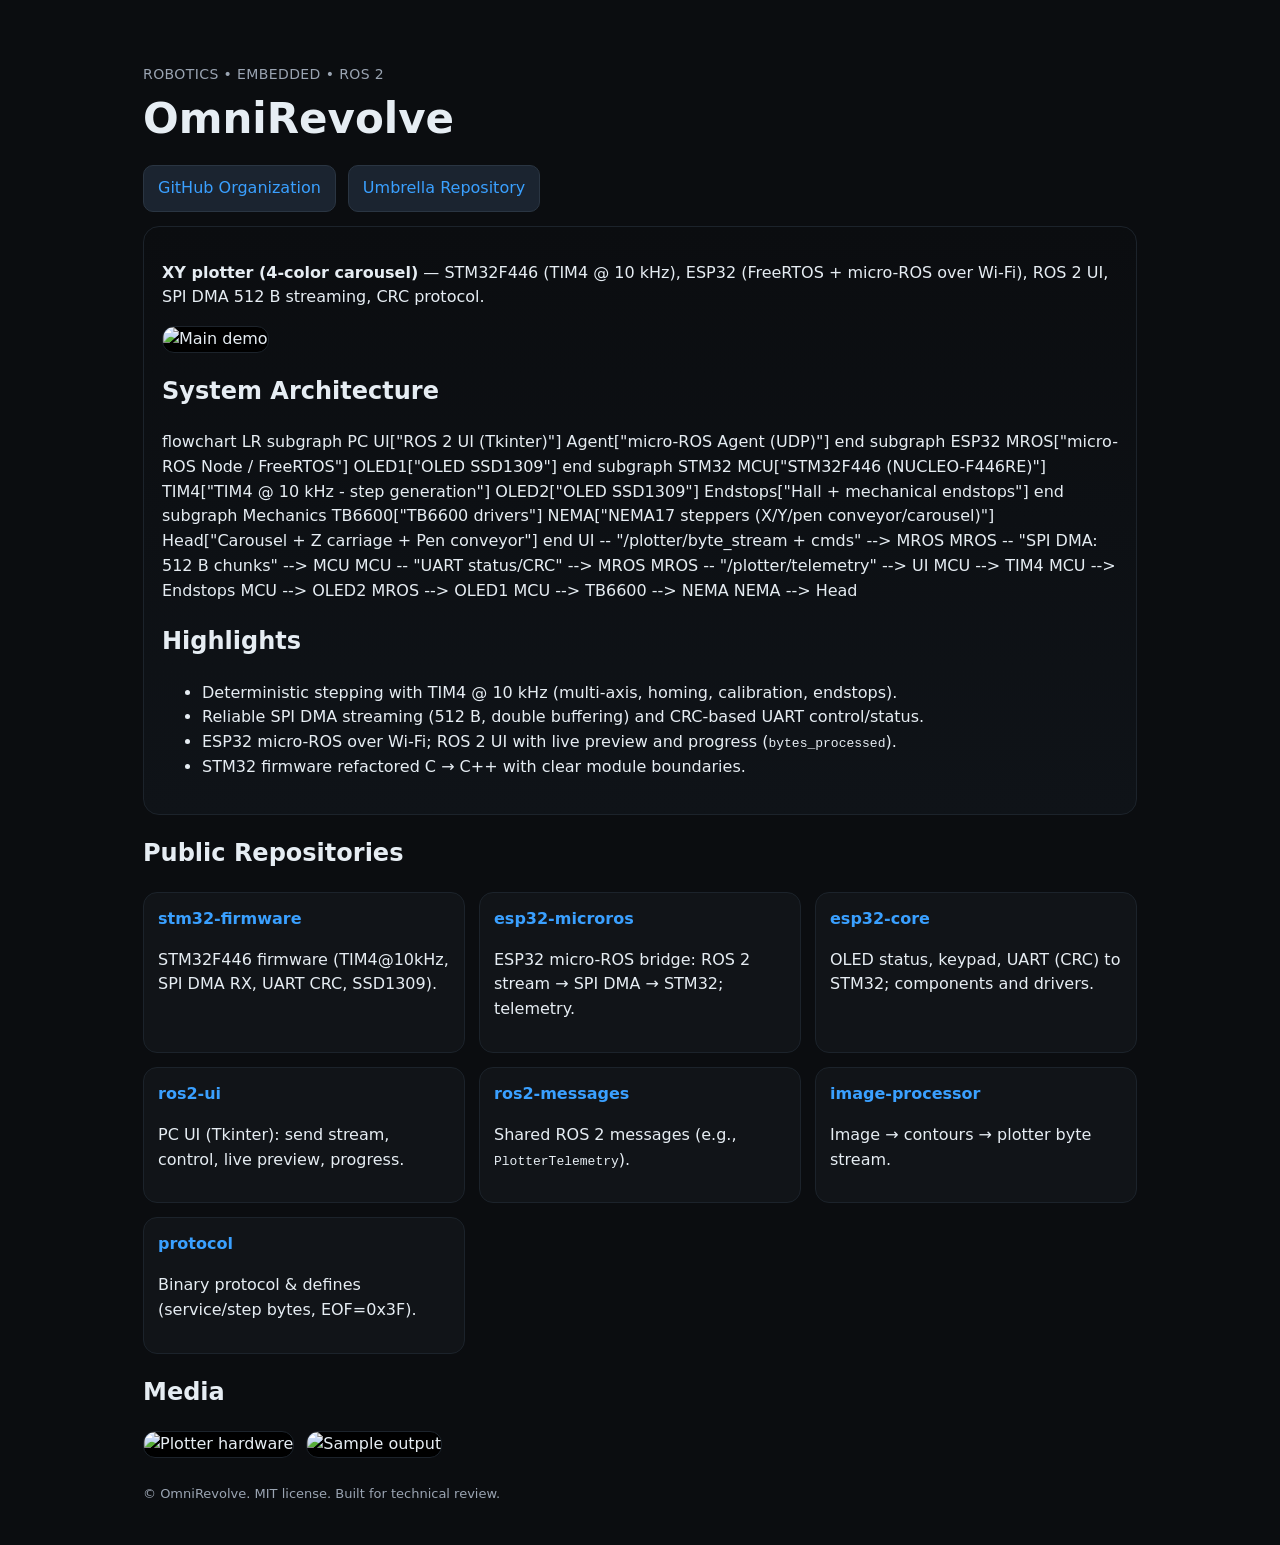
==== index.html @ 96981f00 "site: switch to HTML with Mermaid and clean styling; add repo grid" ====
<!doctype html>
<html lang="en">
<head>
  <meta charset="utf-8" />
  <title>OmniRevolve</title>
  <meta name="viewport" content="width=device-width,initial-scale=1" />
  <meta name="description" content="OmniRevolve — XY plotter with 4-color carousel: STM32F446 + ESP32 (micro-ROS) + ROS 2 UI." />
  <link rel="stylesheet" href="assets/styles.css" />
  <script defer src="https://cdn.jsdelivr.net/npm/mermaid@10/dist/mermaid.min.js"></script>
  <script>
    mermaid.initialize({ startOnLoad: true, theme: "dark" });
  </script>
</head>
<body>
  <div class="container">
    <header class="header">
      <div class="tag">Robotics • Embedded • ROS 2</div>
      <h1>OmniRevolve</h1>
      <div class="btns">
        <a class="btn" href="https://github.com/omnirevolve">GitHub Organization</a>
        <a class="btn" href="https://github.com/omnirevolve/omnirevolve">Umbrella Repository</a>
      </div>
    </header>

    <section class="hero">
      <p><strong>XY plotter (4-color carousel)</strong> — STM32F446 (TIM4 @ 10&nbsp;kHz), ESP32 (FreeRTOS + micro-ROS over Wi-Fi), ROS&nbsp;2 UI, SPI DMA 512&nbsp;B streaming, CRC protocol.</p>

      <div class="media" style="margin:10px 0 4px">
        <!-- Replace with real files when ready -->
        <img src="docs/media/main-demo.gif" alt="Main demo" />
      </div>

      <h2>System Architecture</h2>
      <div class="mermaid">
flowchart LR
  subgraph PC
    UI["ROS 2 UI (Tkinter)"]
    Agent["micro-ROS Agent (UDP)"]
  end

  subgraph ESP32
    MROS["micro-ROS Node / FreeRTOS"]
    OLED1["OLED SSD1309"]
  end

  subgraph STM32
    MCU["STM32F446 (NUCLEO-F446RE)"]
    TIM4["TIM4 @ 10 kHz - step generation"]
    OLED2["OLED SSD1309"]
    Endstops["Hall + mechanical endstops"]
  end

  subgraph Mechanics
    TB6600["TB6600 drivers"]
    NEMA["NEMA17 steppers (X/Y/pen conveyor/carousel)"]
    Head["Carousel + Z carriage + Pen conveyor"]
  end

  UI -- "/plotter/byte_stream + cmds" --> MROS
  MROS -- "SPI DMA: 512 B chunks" --> MCU
  MCU -- "UART status/CRC" --> MROS
  MROS -- "/plotter/telemetry" --> UI
  MCU --> TIM4
  MCU --> Endstops
  MCU --> OLED2
  MROS --> OLED1
  MCU --> TB6600 --> NEMA
  NEMA --> Head
      </div>

      <h2>Highlights</h2>
      <ul>
        <li>Deterministic stepping with TIM4 @ 10&nbsp;kHz (multi-axis, homing, calibration, endstops).</li>
        <li>Reliable SPI DMA streaming (512&nbsp;B, double buffering) and CRC-based UART control/status.</li>
        <li>ESP32 micro-ROS over Wi-Fi; ROS&nbsp;2 UI with live preview and progress (<code>bytes_processed</code>).</li>
        <li>STM32 firmware refactored C → C++ with clear module boundaries.</li>
      </ul>
    </section>

    <section style="margin-top:16px">
      <h2>Public Repositories</h2>
      <div class="grid">
        <div class="card">
          <h3><a href="https://github.com/omnirevolve/omnirevolve-stm32-firmware">stm32-firmware</a></h3>
          <p>STM32F446 firmware (TIM4@10kHz, SPI DMA RX, UART CRC, SSD1309).</p>
        </div>
        <div class="card">
          <h3><a href="https://github.com/omnirevolve/omnirevolve-esp32-microros">esp32-microros</a></h3>
          <p>ESP32 micro-ROS bridge: ROS&nbsp;2 stream → SPI DMA → STM32; telemetry.</p>
        </div>
        <div class="card">
          <h3><a href="https://github.com/omnirevolve/omnirevolve-esp32-core">esp32-core</a></h3>
          <p>OLED status, keypad, UART (CRC) to STM32; components and drivers.</p>
        </div>
        <div class="card">
          <h3><a href="https://github.com/omnirevolve/omnirevolve-ros2-ui">ros2-ui</a></h3>
          <p>PC UI (Tkinter): send stream, control, live preview, progress.</p>
        </div>
        <div class="card">
          <h3><a href="https://github.com/omnirevolve/omnirevolve-ros2-messages">ros2-messages</a></h3>
          <p>Shared ROS&nbsp;2 messages (e.g., <code>PlotterTelemetry</code>).</p>
        </div>
        <div class="card">
          <h3><a href="https://github.com/omnirevolve/omnirevolve-image-processor">image-processor</a></h3>
          <p>Image → contours → plotter byte stream.</p>
        </div>
        <div class="card">
          <h3><a href="https://github.com/omnirevolve/omnirevolve-protocol">protocol</a></h3>
          <p>Binary protocol &amp; defines (service/step bytes, EOF=0x3F).</p>
        </div>
      </div>
    </section>

    <section style="margin-top:16px">
      <h2>Media</h2>
      <div class="media">
        <!-- Replace with real images when available -->
        <img src="docs/media/plotter.jpg" alt="Plotter hardware" />
        <img src="docs/media/result.jpg"  alt="Sample output" />
      </div>
    </section>

    <footer>
      <p>© OmniRevolve. MIT license. Built for technical review.</p>
    </footer>
  </div>
</body>
</html>
---- assets/styles.css ----
:root{--bg:#0b0d10;--card:#111418;--muted:#9aa4b2;--fg:#e6edf3;--accent:#3aa0ff;}
*{box-sizing:border-box} body{margin:0;font-family:system-ui,-apple-system,Segoe UI,Roboto,Ubuntu,Cantarell,'Noto Sans','Helvetica Neue',Arial,sans-serif;background:#0b0d10;color:var(--fg);line-height:1.55}
a{color:var(--accent);text-decoration:none} a:hover{text-decoration:underline}
.container{max-width:1050px;margin:0 auto;padding:28px}
.header{padding:36px 0 8px}
h1{font-size:42px;margin:0 0 6px} .tag{color:var(--muted);font-size:14px;letter-spacing:.4px;text-transform:uppercase}
.hero{background:linear-gradient(180deg,#0b0d10 0%,#0f1318 100%);padding:18px;border-radius:16px;border:1px solid #1c232b}
.hero pre{background:#0c1116;border:1px solid #1c232b;padding:14px;border-radius:12px;overflow:auto}
.btns{display:flex;gap:12px;margin:14px 0 6px}
.btn{display:inline-block;padding:10px 14px;border-radius:10px;background:#1b2430;border:1px solid #2a3542}
.grid{display:grid;grid-template-columns:repeat(3,minmax(0,1fr));gap:14px}
.card{background:var(--card);border:1px solid #1c232b;border-radius:14px;padding:14px}
.card h3{margin:0 0 6px;font-size:16px}
.media{display:flex;gap:12px;flex-wrap:wrap}
.media img,.media video{max-width:100%;border-radius:12px;border:1px solid #1c232b;background:#000}
footer{margin:26px 0 10px;color:var(--muted);font-size:13px}
@media(max-width:900px){.grid{grid-template-columns:1fr}}
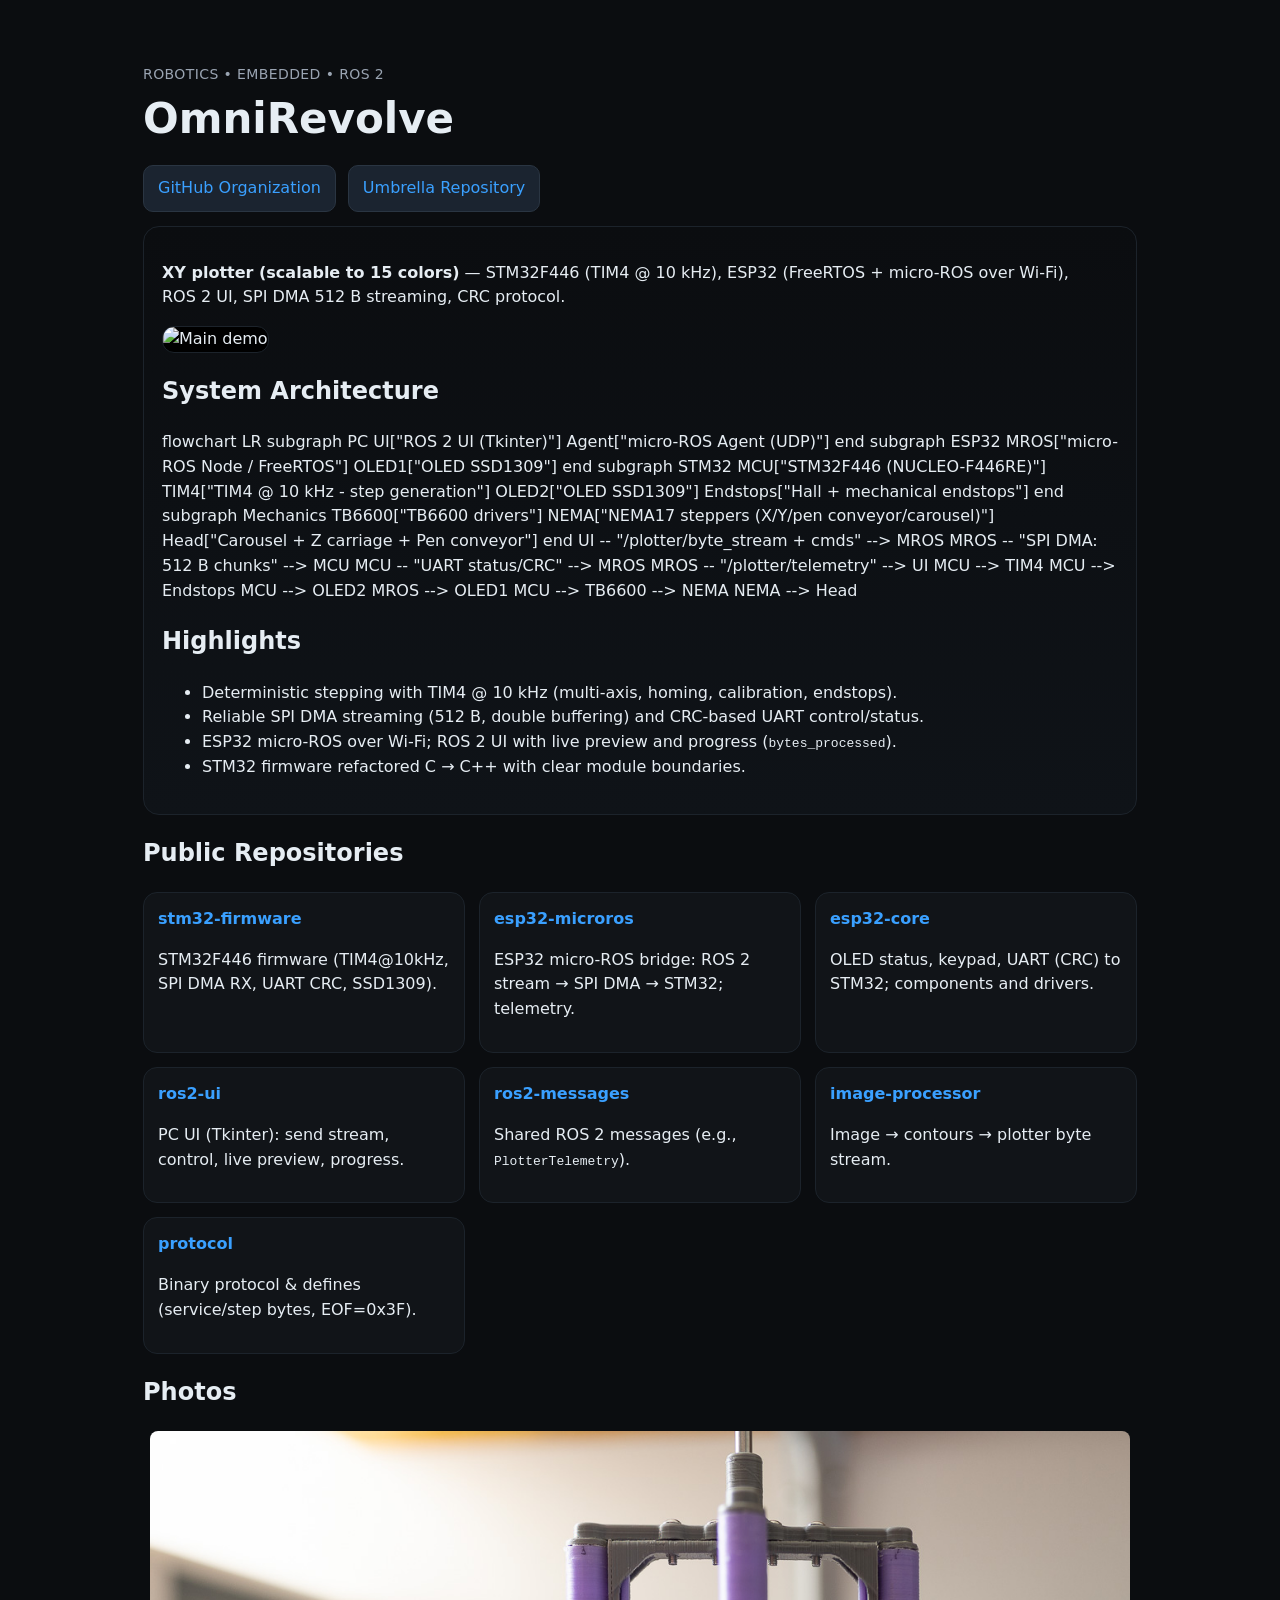
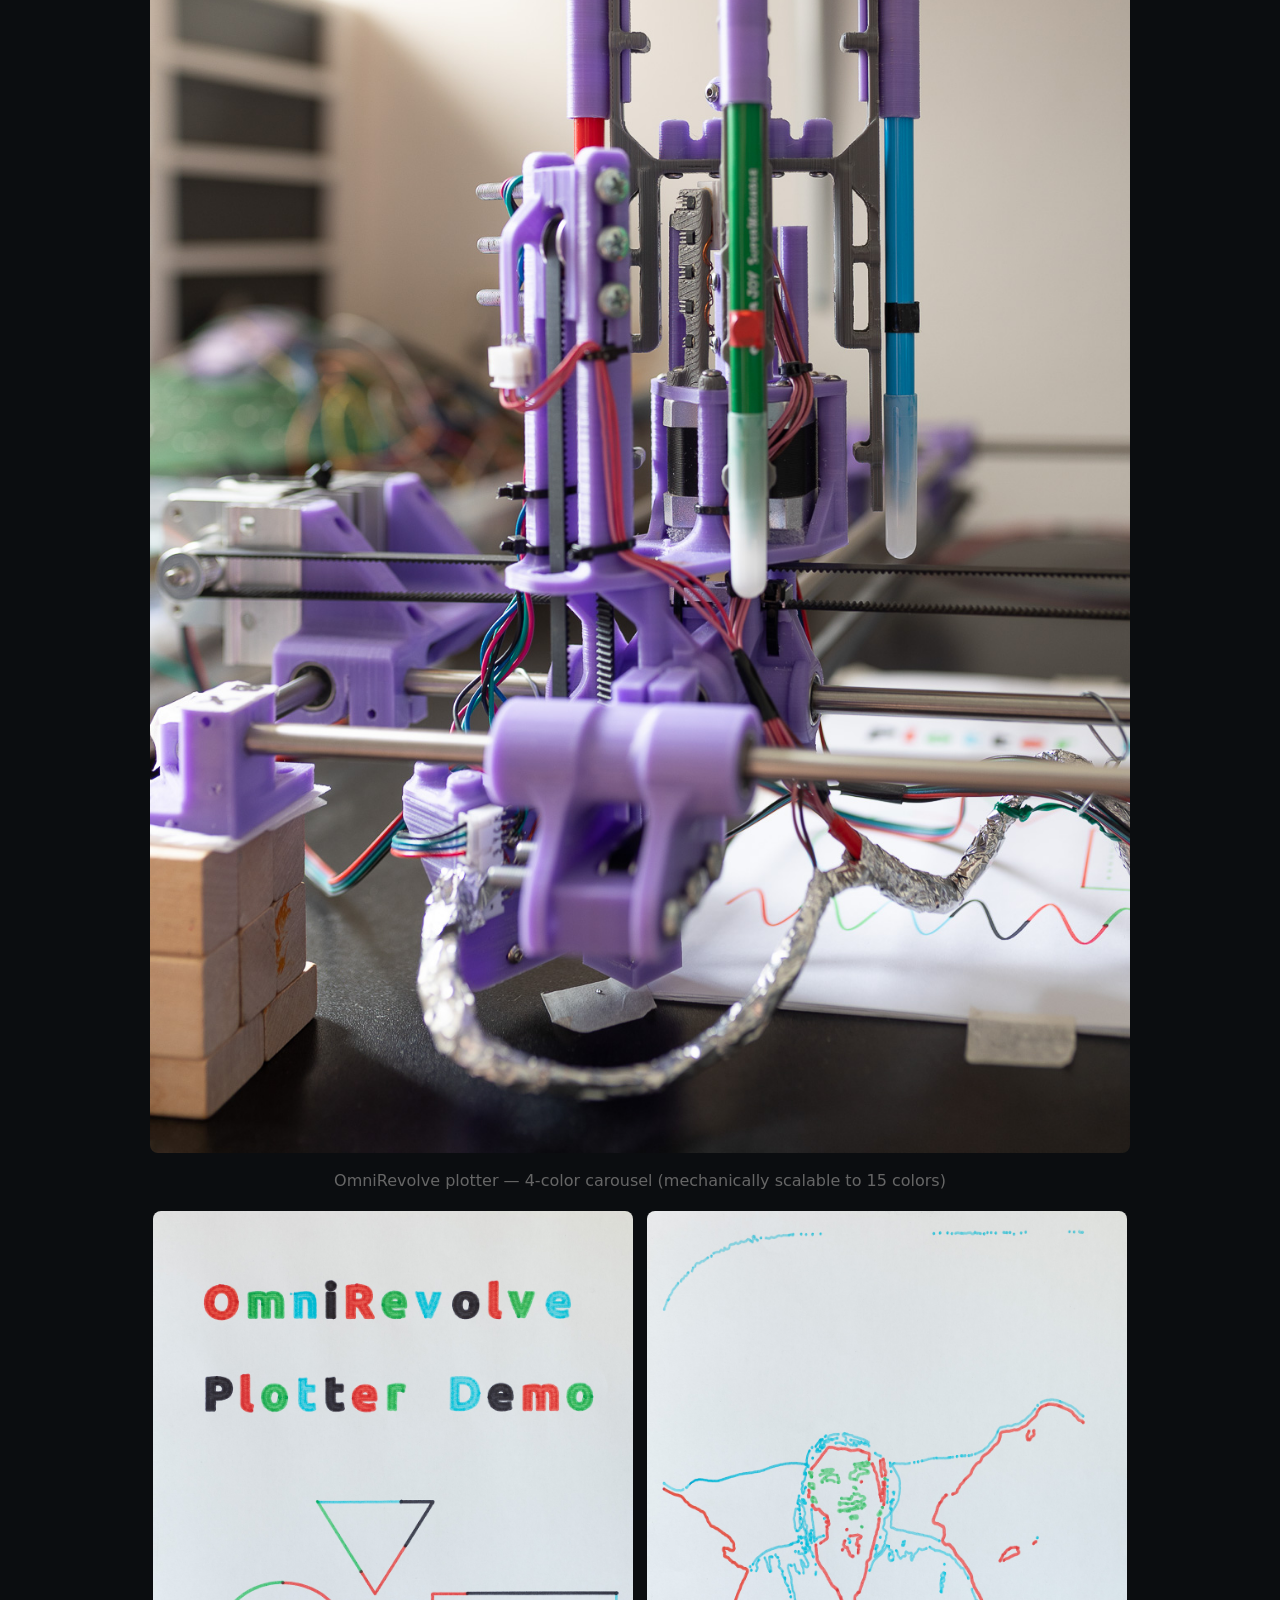
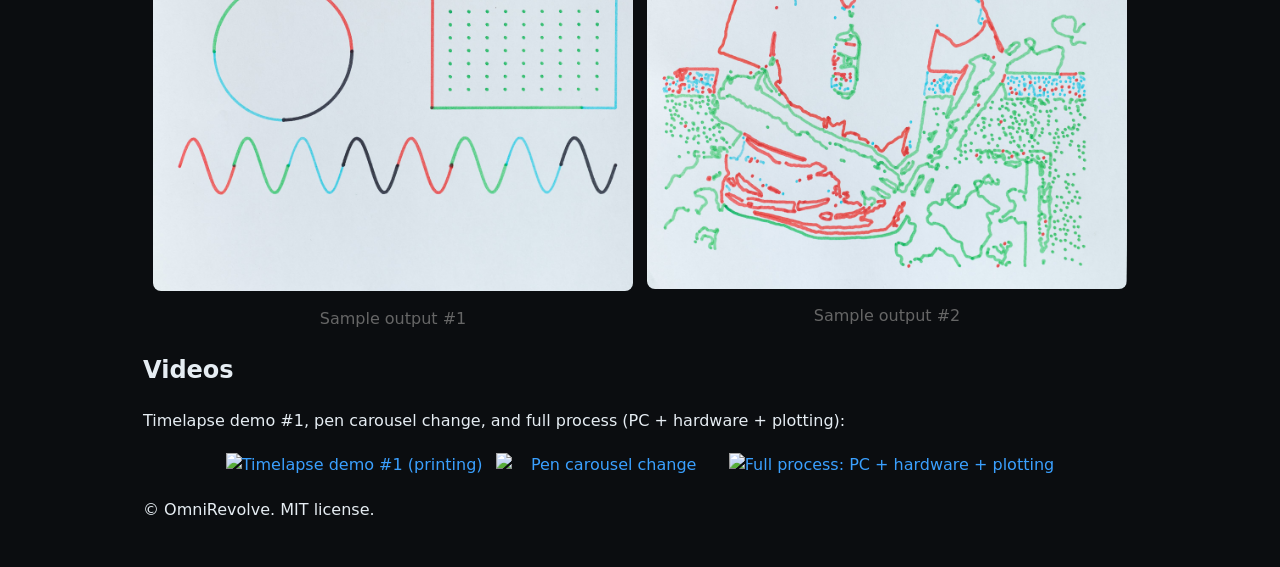
==== commit e5111f15: "Make site actual" ====
--- a/index.html
+++ b/index.html
@@ -23,7 +23,7 @@
     </header>
 
     <section class="hero">
-      <p><strong>XY plotter (4-color carousel)</strong> — STM32F446 (TIM4 @ 10&nbsp;kHz), ESP32 (FreeRTOS + micro-ROS over Wi-Fi), ROS&nbsp;2 UI, SPI DMA 512&nbsp;B streaming, CRC protocol.</p>
+      <p><strong>XY plotter (scalable to 15 colors)</strong> — STM32F446 (TIM4 @ 10&nbsp;kHz), ESP32 (FreeRTOS + micro-ROS over Wi-Fi), ROS&nbsp;2 UI, SPI DMA 512&nbsp;B streaming, CRC protocol.</p>
 
       <div class="media" style="margin:10px 0 4px">
         <!-- Replace with real files when ready -->
@@ -112,17 +112,46 @@
     </section>
 
     <section style="margin-top:16px">
-      <h2>Media</h2>
-      <div class="media">
-        <!-- Replace with real images when available -->
-        <img src="docs/media/plotter.jpg" alt="Plotter hardware" />
-        <img src="docs/media/result.jpg"  alt="Sample output" />
-      </div>
+      
+      <section style="margin-top:16px">
+        <h2>Photos</h2>
+        <div style="display:flex;flex-direction:column;align-items:center;gap:18px">
+          <figure style="margin:0;text-align:center;max-width:980px;width:100%">
+            <img src="docs/media/plotter.jpg" alt="OmniRevolve plotter hardware" style="width:100%;height:auto;border-radius:8px;">
+            <figcaption style="margin-top:8px;color:#666">OmniRevolve plotter — 4-color carousel (mechanically scalable to 15 colors)</figcaption>
+          </figure>
+          <div style="display:flex;flex-wrap:wrap;justify-content:center;gap:14px;max-width:980px;width:100%">
+            <figure style="flex:1 1 360px;max-width:480px;margin:0;text-align:center">
+              <img src="docs/media/result.jpg" alt="Sample output #1" style="width:100%;height:auto;border-radius:8px;">
+              <figcaption style="margin-top:8px;color:#666">Sample output #1</figcaption>
+            </figure>
+            <figure style="flex:1 1 360px;max-width:480px;margin:0;text-align:center">
+              <img src="docs/media/result-2.jpg" alt="Sample output #2" style="width:100%;height:auto;border-radius:8px;">
+              <figcaption style="margin-top:8px;color:#666">Sample output #2</figcaption>
+            </figure>
+          </div>
+        </div>
+      </section>
+
+      <h2>Videos</h2>
+      <p>Timelapse demo #1, pen carousel change, and full process (PC + hardware + plotting):</p>
+      <p style="text-align:center">
+        <a href="https://www.youtube.com/watch?v=epHM4n3US48" style="display:inline-block;margin:4px">
+          <img src="https://img.youtube.com/vi/epHM4n3US48/hqdefault.jpg" alt="Timelapse demo #1 (printing)" style="width:32%;min-width:220px;max-width:360px">
+        </a>
+        <a href="https://www.youtube.com/watch?v=NMgnAYHxDm4" style="display:inline-block;margin:4px">
+          <img src="https://img.youtube.com/vi/NMgnAYHxDm4/hqdefault.jpg" alt="Pen carousel change" style="width:32%;min-width:220px;max-width:360px">
+        </a>
+        <a href="https://www.youtube.com/watch?v=BMJWWeqkJn0" style="display:inline-block;margin:4px">
+          <img src="https://img.youtube.com/vi/BMJWWeqkJn0/hqdefault.jpg" alt="Full process: PC + hardware + plotting" style="width:32%;min-width:220px;max-width:360px">
+        </a>
+      </p>
+
     </section>
 
-    <footer>
-      <p>© OmniRevolve. MIT license. Built for technical review.</p>
-    </footer>
+    <p>© OmniRevolve. MIT license. </p>
+
+
   </div>
 </body>
 </html>
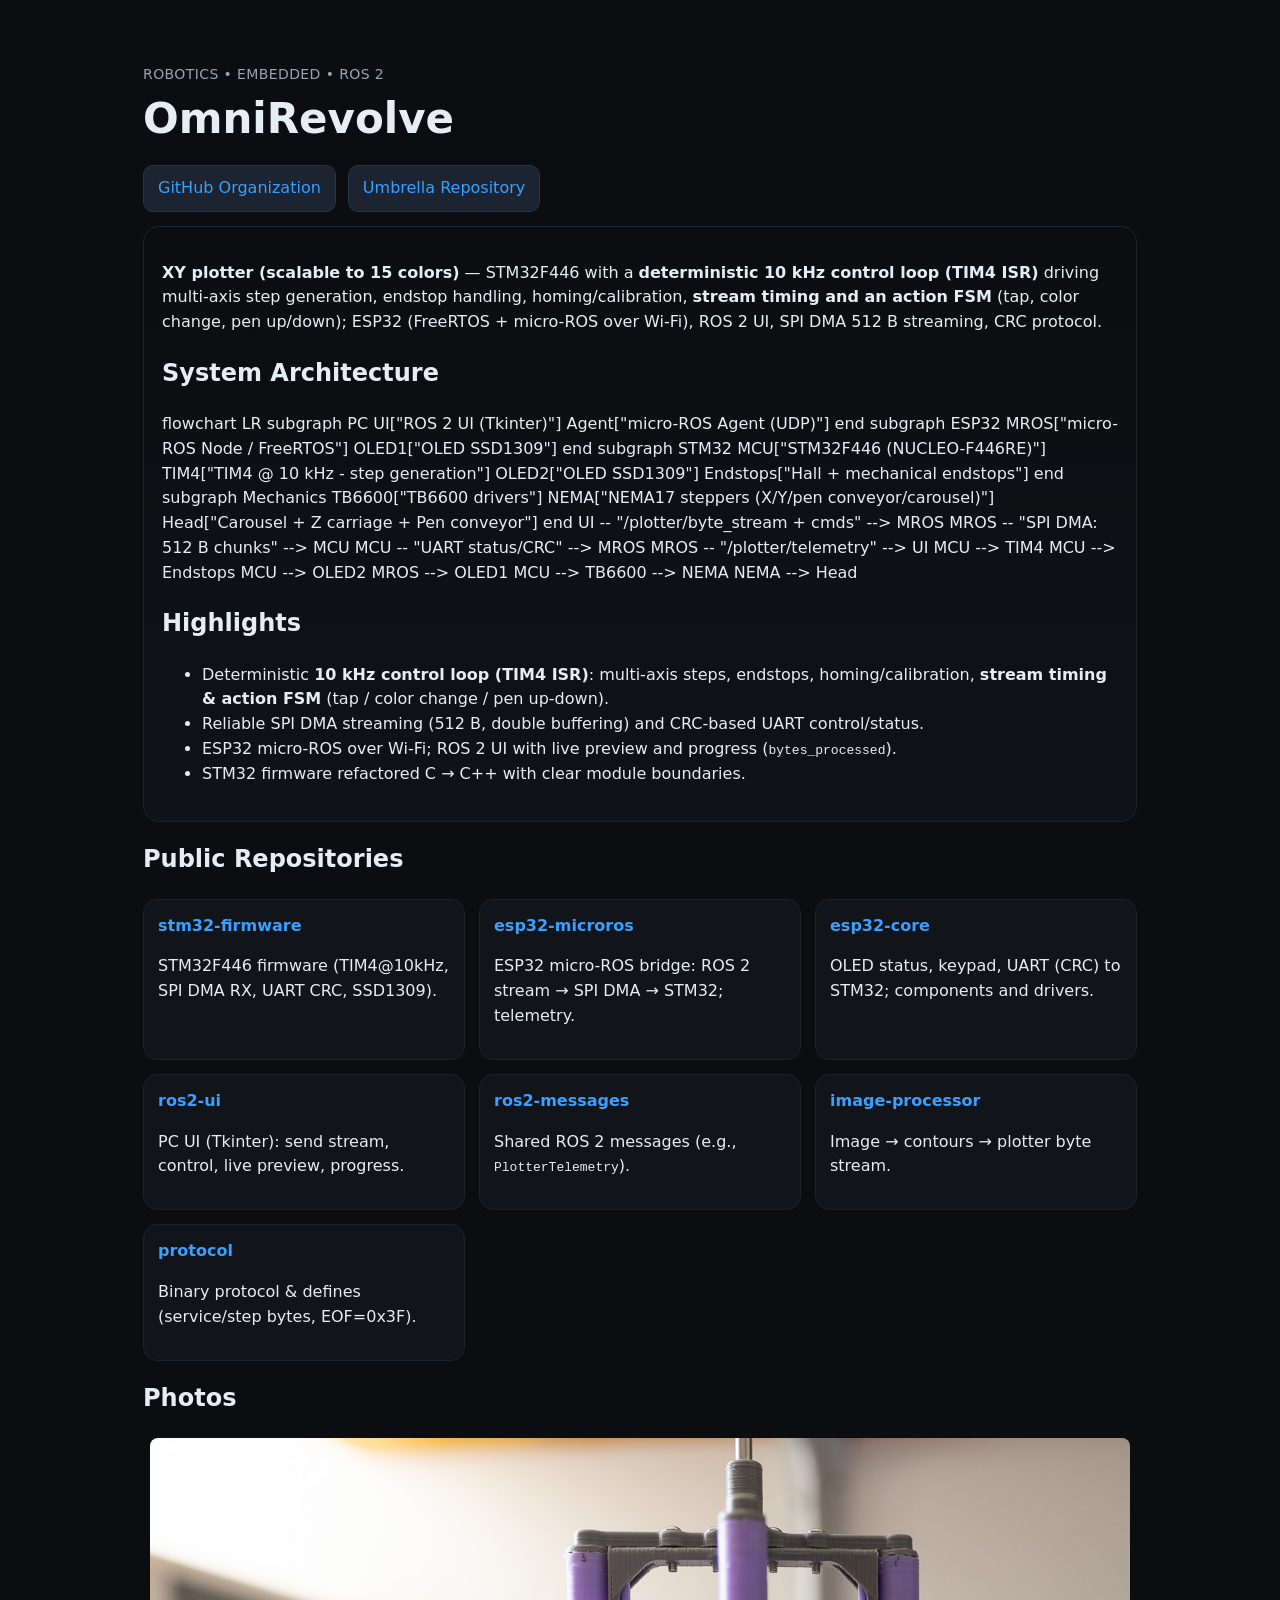
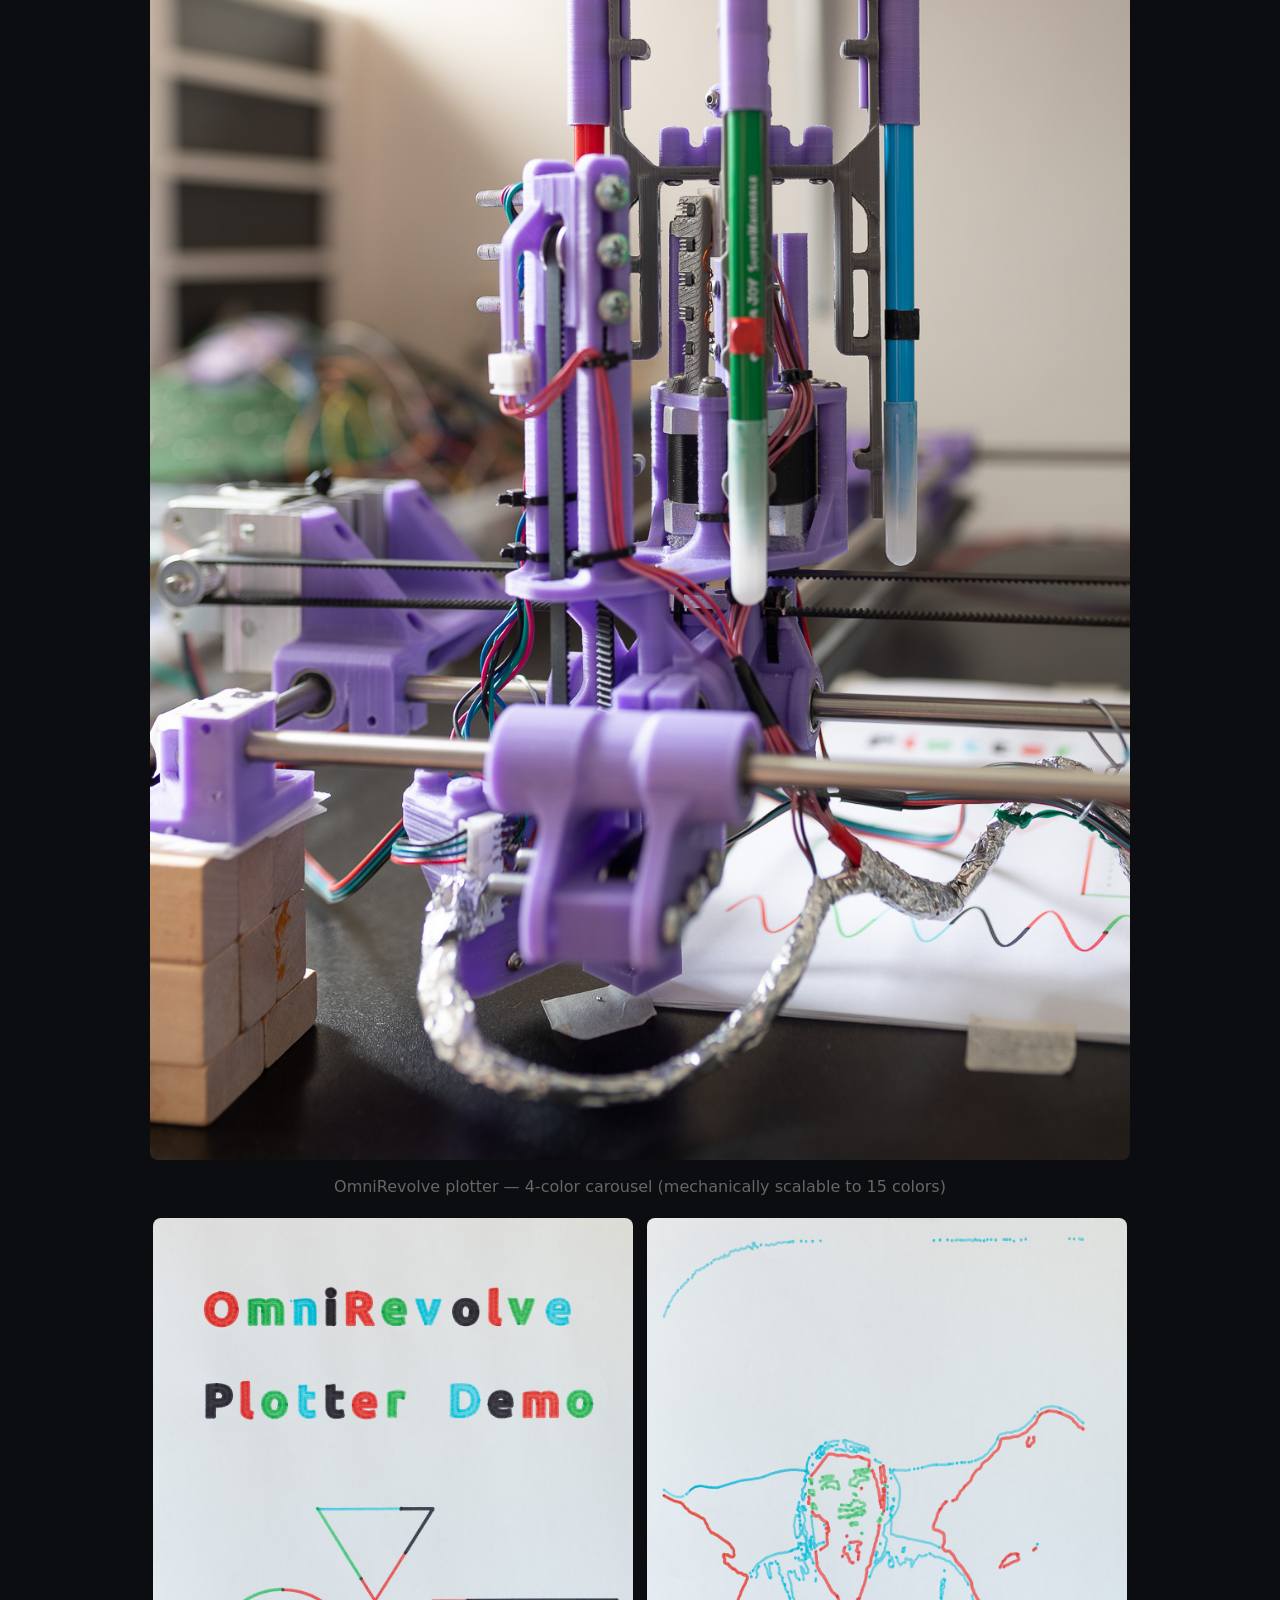
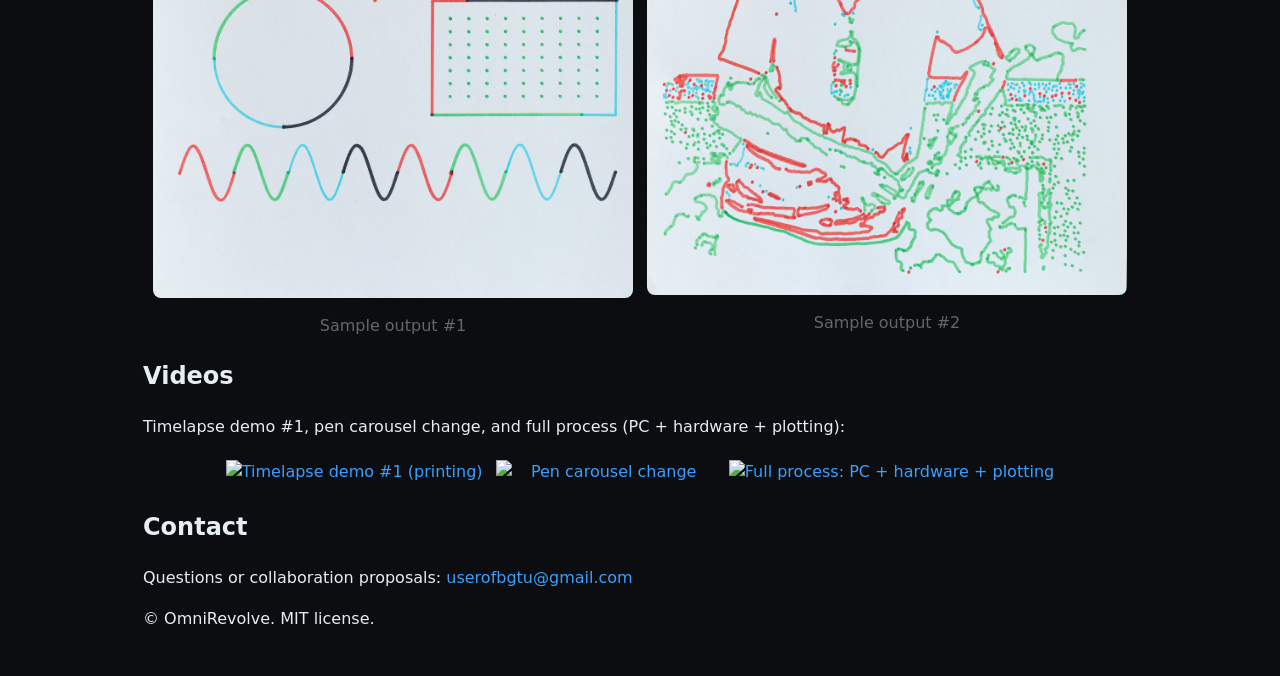
==== commit 62123427: "Add some details, add contact email" ====
--- a/index.html
+++ b/index.html
@@ -4,7 +4,7 @@
   <meta charset="utf-8" />
   <title>OmniRevolve</title>
   <meta name="viewport" content="width=device-width,initial-scale=1" />
-  <meta name="description" content="OmniRevolve — XY plotter with 4-color carousel: STM32F446 + ESP32 (micro-ROS) + ROS 2 UI." />
+  <meta name="description" content="OmniRevolve — XY plotter with 4-color carousel: STM32F446 + ESP32 (micro-ROS) + ROS 2 UI.; deterministic 10 kHz control loop (TIM4 ISR)." />
   <link rel="stylesheet" href="assets/styles.css" />
   <script defer src="https://cdn.jsdelivr.net/npm/mermaid@10/dist/mermaid.min.js"></script>
   <script>
@@ -23,12 +23,7 @@
     </header>
 
     <section class="hero">
-      <p><strong>XY plotter (scalable to 15 colors)</strong> — STM32F446 (TIM4 @ 10&nbsp;kHz), ESP32 (FreeRTOS + micro-ROS over Wi-Fi), ROS&nbsp;2 UI, SPI DMA 512&nbsp;B streaming, CRC protocol.</p>
-
-      <div class="media" style="margin:10px 0 4px">
-        <!-- Replace with real files when ready -->
-        <img src="docs/media/main-demo.gif" alt="Main demo" />
-      </div>
+      <p><strong>XY plotter (scalable to 15 colors)</strong> — STM32F446 with a <strong>deterministic 10&nbsp;kHz control loop (TIM4 ISR)</strong> driving multi-axis step generation, endstop handling, homing/calibration, <strong>stream timing and an action FSM</strong> (tap, color change, pen up/down); ESP32 (FreeRTOS + micro-ROS over Wi‑Fi), ROS&nbsp;2 UI, SPI DMA 512&nbsp;B streaming, CRC protocol.</p>
 
       <h2>System Architecture</h2>
       <div class="mermaid">
@@ -70,7 +65,7 @@
 
       <h2>Highlights</h2>
       <ul>
-        <li>Deterministic stepping with TIM4 @ 10&nbsp;kHz (multi-axis, homing, calibration, endstops).</li>
+        <li>Deterministic <strong>10&nbsp;kHz control loop (TIM4 ISR)</strong>: multi-axis steps, endstops, homing/calibration, <strong>stream timing & action FSM</strong> (tap / color change / pen up-down).</li>
         <li>Reliable SPI DMA streaming (512&nbsp;B, double buffering) and CRC-based UART control/status.</li>
         <li>ESP32 micro-ROS over Wi-Fi; ROS&nbsp;2 UI with live preview and progress (<code>bytes_processed</code>).</li>
         <li>STM32 firmware refactored C → C++ with clear module boundaries.</li>
@@ -147,7 +142,12 @@
         </a>
       </p>
 
+    
+    <section style="margin-top:16px">
+      <h2>Contact</h2>
+      <p>Questions or collaboration proposals: <a href="mailto:userofbgtu@gmail.com">userofbgtu@gmail.com</a></p>
     </section>
+</section>
 
     <p>© OmniRevolve. MIT license. </p>
 
